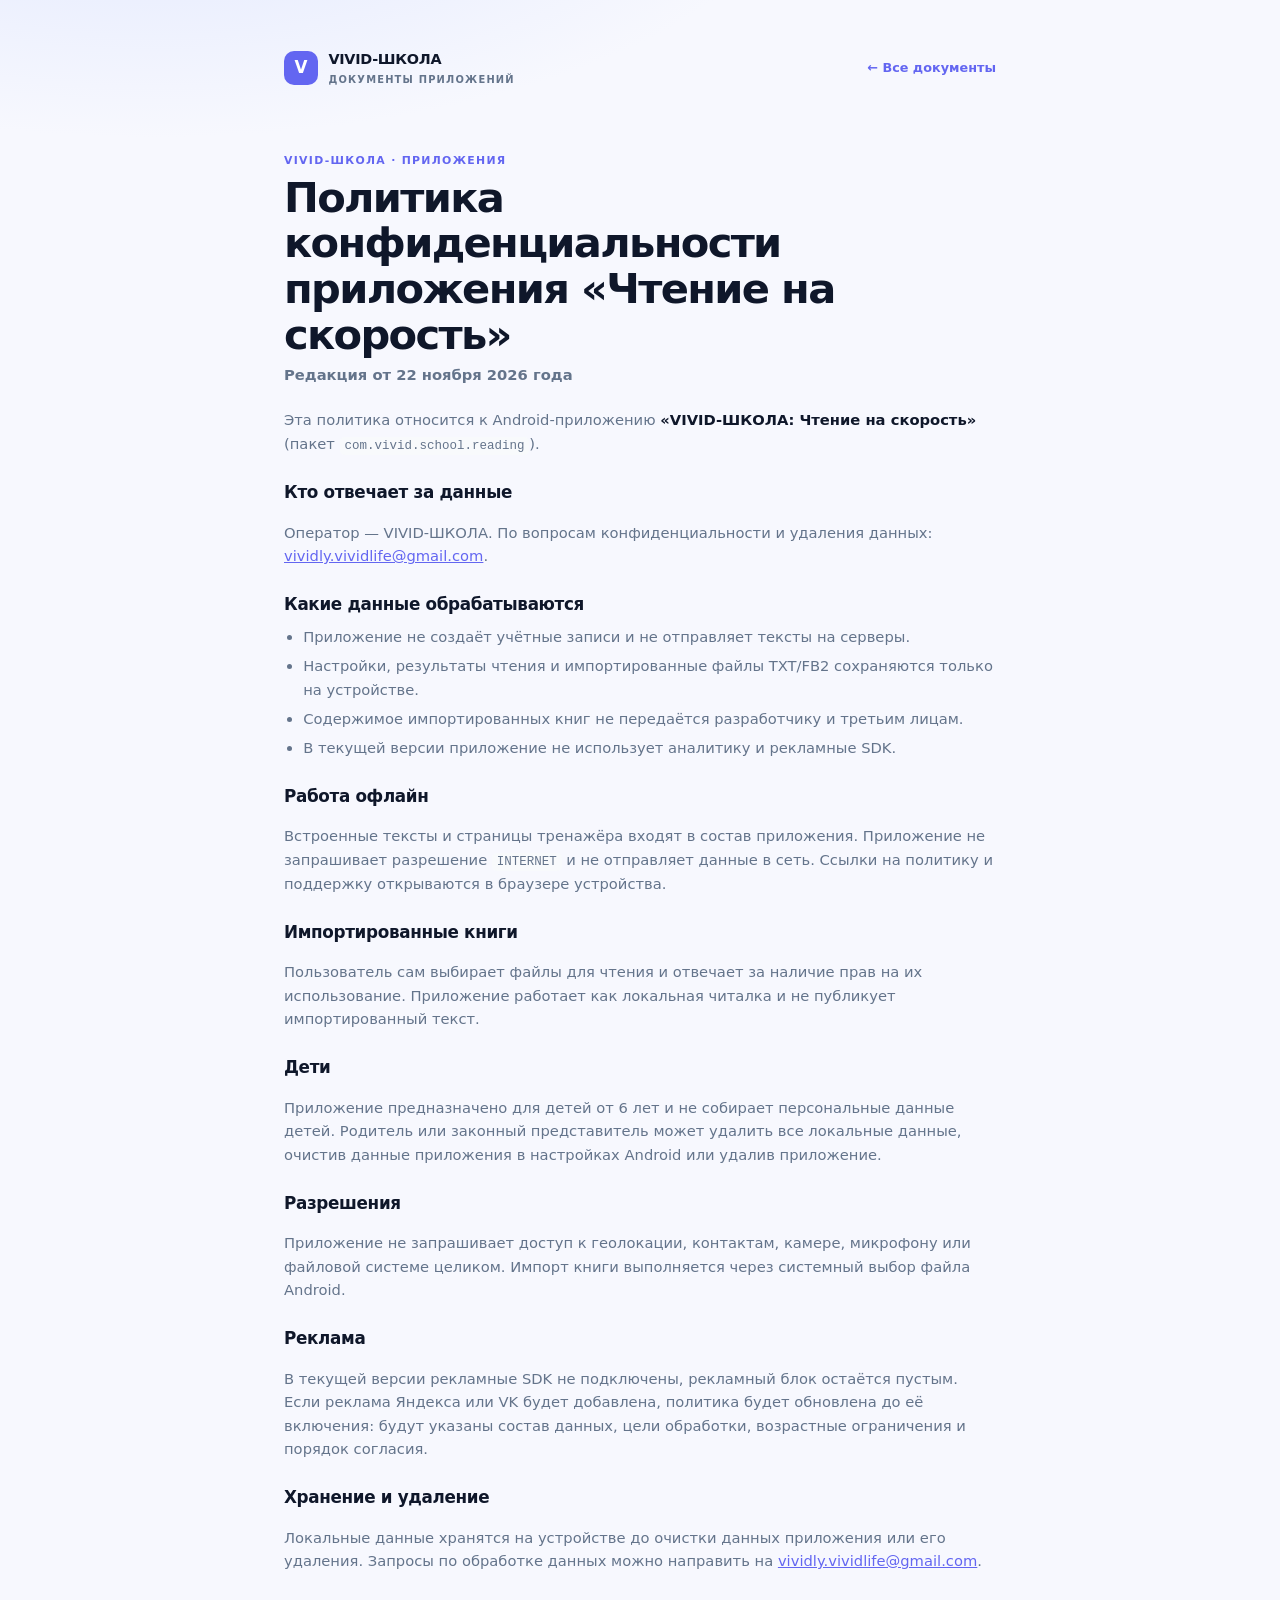
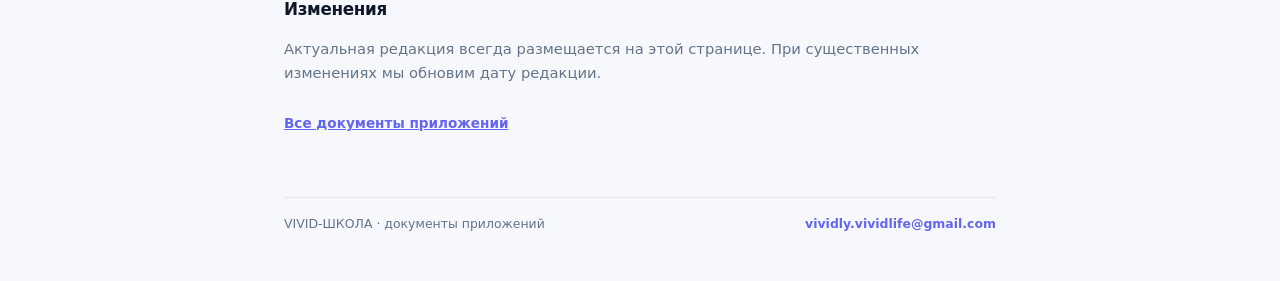
==== speed-reading/index.html @ 0c23df1f "Добавить документы приложений" ====
<!doctype html>
<html lang="ru">
<head>
  <meta charset="utf-8">
  <meta name="viewport" content="width=device-width,initial-scale=1">
  <meta name="theme-color" content="#6366f1">
  <meta name="color-scheme" content="light dark">
  <title>Политика конфиденциальности приложения «Чтение на скорость» — VIVID-ШКОЛА</title>
  <meta name="description" content="Политика конфиденциальности Android-приложения VIVID-ШКОЛА: Чтение на скорость: локальные данные, импорт TXT/FB2, работа офлайн и отсутствие сбора данных.">
  <link rel="canonical" href="https://vividlyvividlife.github.io/vivid-apps-legal/speed-reading/">
  <link rel="icon" href="../assets/favicon.svg" type="image/svg+xml">
  <link rel="stylesheet" href="../assets/styles.css">
</head>
<body>
  <a class="skip" href="#content">К содержанию</a>

  <div class="wrap">
    <header class="top">
      <a class="brand" href="../" aria-label="Документы приложений VIVID-ШКОЛА">
        <span class="brand-mark" aria-hidden="true">V</span>
        <span class="brand-text">
          <b>VIVID-ШКОЛА</b>
          <small>документы приложений</small>
        </span>
      </a>
      <a class="back" href="../">← Все документы</a>
    </header>

    <main id="content">
      <article class="doc-page">
        <div class="kicker">VIVID-ШКОЛА · приложения</div>
        <h1>Политика конфиденциальности приложения «Чтение на скорость»</h1>
        <p class="doc-date">Редакция от 22 ноября 2026 года</p>

        <p>
          Эта политика относится к Android-приложению
          <b>«VIVID-ШКОЛА: Чтение на скорость»</b>
          (пакет <code>com.vivid.school.reading</code>).
        </p>

        <h2>Кто отвечает за данные</h2>
        <p>
          Оператор — VIVID-ШКОЛА. По вопросам конфиденциальности и удаления данных:
          <a href="mailto:vividly.vividlife@gmail.com">vividly.vividlife@gmail.com</a>.
        </p>

        <h2>Какие данные обрабатываются</h2>
        <ul>
          <li>Приложение не создаёт учётные записи и не отправляет тексты на серверы.</li>
          <li>Настройки, результаты чтения и импортированные файлы TXT/FB2 сохраняются только на устройстве.</li>
          <li>Содержимое импортированных книг не передаётся разработчику и третьим лицам.</li>
          <li>В текущей версии приложение не использует аналитику и рекламные SDK.</li>
        </ul>

        <h2>Работа офлайн</h2>
        <p>
          Встроенные тексты и страницы тренажёра входят в состав приложения. Приложение не
          запрашивает разрешение <code>INTERNET</code> и не отправляет данные в сеть. Ссылки на
          политику и поддержку открываются в браузере устройства.
        </p>

        <h2>Импортированные книги</h2>
        <p>
          Пользователь сам выбирает файлы для чтения и отвечает за наличие прав на их использование.
          Приложение работает как локальная читалка и не публикует импортированный текст.
        </p>

        <h2>Дети</h2>
        <p>
          Приложение предназначено для детей от 6 лет и не собирает персональные данные детей.
          Родитель или законный представитель может удалить все локальные данные, очистив данные
          приложения в настройках Android или удалив приложение.
        </p>

        <h2>Разрешения</h2>
        <p>
          Приложение не запрашивает доступ к геолокации, контактам, камере, микрофону или файловой
          системе целиком. Импорт книги выполняется через системный выбор файла Android.
        </p>

        <h2>Реклама</h2>
        <p>
          В текущей версии рекламные SDK не подключены, рекламный блок остаётся пустым. Если
          реклама Яндекса или VK будет добавлена, политика будет обновлена до её включения:
          будут указаны состав данных, цели обработки, возрастные ограничения и порядок согласия.
        </p>

        <h2>Хранение и удаление</h2>
        <p>
          Локальные данные хранятся на устройстве до очистки данных приложения или его удаления.
          Запросы по обработке данных можно направить на
          <a href="mailto:vividly.vividlife@gmail.com">vividly.vividlife@gmail.com</a>.
        </p>

        <h2>Изменения</h2>
        <p>
          Актуальная редакция всегда размещается на этой странице. При существенных изменениях
          мы обновим дату редакции.
        </p>

        <p class="doc-foot"><a href="../">Все документы приложений</a></p>
      </article>
    </main>

    <footer class="foot">
      <span>VIVID-ШКОЛА · документы приложений</span>
      <a href="mailto:vividly.vividlife@gmail.com">vividly.vividlife@gmail.com</a>
    </footer>
  </div>
</body>
</html>
---- assets/styles.css ----
*,
*::before,
*::after {
  box-sizing: border-box;
}

:root {
  color-scheme: light dark;
  --bg: #f7f8fe;
  --surface: #ffffff;
  --surface-2: #f8fafc;
  --ink: #0f172a;
  --muted: #64748b;
  --line: #e2e8f0;
  --brand: #6366f1;
  --brand-d: #4f46e5;
  --brand-soft: #eef2ff;
  --focus: #c7d2fe;
  --glow: #e0e7ff;
}

@media (prefers-color-scheme: dark) {
  :root {
    --bg: #0b1220;
    --surface: #111a2e;
    --surface-2: #0f172a;
    --ink: #e2e8f0;
    --muted: #94a3b8;
    --line: #24314d;
    --brand: #a5b4fc;
    --brand-d: #c7d2fe;
    --brand-soft: #172554;
    --focus: #3730a3;
    --glow: #1e1b4b;
  }
}

html {
  -webkit-text-size-adjust: 100%;
}

body {
  min-height: 100vh;
  margin: 0;
  background:
    radial-gradient(1100px 480px at 12% -8%, var(--glow), transparent 60%),
    var(--bg);
  color: var(--ink);
  font-family: "Nunito", "Segoe UI", system-ui, -apple-system, "Helvetica Neue", Arial, sans-serif;
  line-height: 1.6;
}

.wrap {
  max-width: 760px;
  margin: 0 auto;
  padding: clamp(1.2rem, 4vw, 3rem) clamp(1rem, 4vw, 1.5rem) 3rem;
}

.skip {
  position: absolute;
  left: -9999px;
  top: 0;
  padding: .5rem .8rem;
  border-radius: .5rem;
  background: var(--surface);
  color: var(--ink);
  font-weight: 800;
}

.skip:focus {
  left: 1rem;
  top: 1rem;
  z-index: 10;
}

a {
  color: var(--brand);
}

a:hover {
  color: var(--brand-d);
}

a:focus-visible {
  outline: 3px solid var(--focus);
  outline-offset: 2px;
  border-radius: 4px;
}

.top {
  display: flex;
  align-items: center;
  justify-content: space-between;
  gap: 1rem;
  margin-bottom: clamp(2rem, 6vw, 4rem);
}

.brand {
  display: inline-flex;
  align-items: center;
  gap: .65rem;
  color: var(--ink);
  text-decoration: none;
}

.brand-mark {
  display: grid;
  place-items: center;
  width: 34px;
  height: 34px;
  border-radius: 10px;
  background: var(--brand);
  color: #fff;
  font-size: 1.05rem;
  font-weight: 900;
  line-height: 1;
}

.brand-text {
  display: grid;
  gap: .05rem;
}

.brand-text b {
  font-size: .9rem;
  font-weight: 900;
  letter-spacing: -.02em;
}

.brand-text small {
  color: var(--muted);
  font-size: .62rem;
  font-weight: 800;
  letter-spacing: .12em;
  text-transform: uppercase;
}

.back {
  font-size: .8rem;
  font-weight: 800;
  text-decoration: none;
  white-space: nowrap;
}

.kicker {
  color: var(--brand);
  font-size: .68rem;
  font-weight: 900;
  letter-spacing: .12em;
  text-transform: uppercase;
}

h1 {
  margin: .35rem 0 .3rem;
  font-size: clamp(1.8rem, 4vw, 2.6rem);
  line-height: 1.1;
  letter-spacing: -.04em;
}

.lead {
  margin: .7rem 0 0;
  color: var(--muted);
  font-size: 1rem;
}

.docs {
  display: grid;
  grid-template-columns: repeat(auto-fit, minmax(260px, 1fr));
  gap: .8rem;
  margin: 1.5rem 0;
}

.doc {
  display: grid;
  gap: .25rem;
  padding: 1rem 1.1rem;
  border: 1px solid var(--line);
  border-radius: 14px;
  background: var(--surface);
  text-decoration: none;
  transition: border-color .15s, transform .15s;
}

.doc:hover {
  border-color: var(--brand);
  transform: translateY(-1px);
}

.doc-tag {
  color: var(--brand);
  font-size: .66rem;
  font-weight: 900;
  letter-spacing: .1em;
  text-transform: uppercase;
}

.doc b {
  color: var(--ink);
  font-size: 1.05rem;
}

.doc span:last-child {
  color: var(--muted);
  font-size: .86rem;
  line-height: 1.45;
}

.note {
  margin: 1.4rem 0 0;
  color: var(--muted);
  font-size: .82rem;
}

.doc-page {
  padding-bottom: .5rem;
}

.doc-date {
  margin: 0 0 1.4rem;
  color: var(--muted);
  font-size: .78rem;
  font-weight: 700;
}

.doc-page h2 {
  margin: 1.45rem 0 .45rem;
  font-size: 1.05rem;
  letter-spacing: -.02em;
}

.doc-page p,
.doc-page li {
  color: var(--muted);
  font-size: .92rem;
}

.doc-page b,
.doc-page strong {
  color: var(--ink);
  font-weight: 800;
}

.doc-page ul {
  display: grid;
  gap: .35rem;
  margin: .4rem 0 0;
  padding-left: 1.2rem;
}

.doc-page code {
  padding: .1rem .3rem;
  border-radius: .3rem;
  background: var(--surface-2);
  font-size: .85em;
}

.doc-page .doc-foot {
  margin-top: 1.8rem;
  font-size: .85rem;
  font-weight: 700;
}

.foot {
  display: flex;
  flex-wrap: wrap;
  justify-content: space-between;
  gap: .5rem 1rem;
  margin-top: 2.5rem;
  padding-top: 1rem;
  border-top: 1px solid var(--line);
  color: var(--muted);
  font-size: .78rem;
}

.foot a {
  font-weight: 700;
  text-decoration: none;
}

@media print {
  body {
    background: #fff;
  }

  .top,
  .foot,
  .back {
    display: none;
  }

  .wrap {
    max-width: none;
    padding: 0;
  }
}
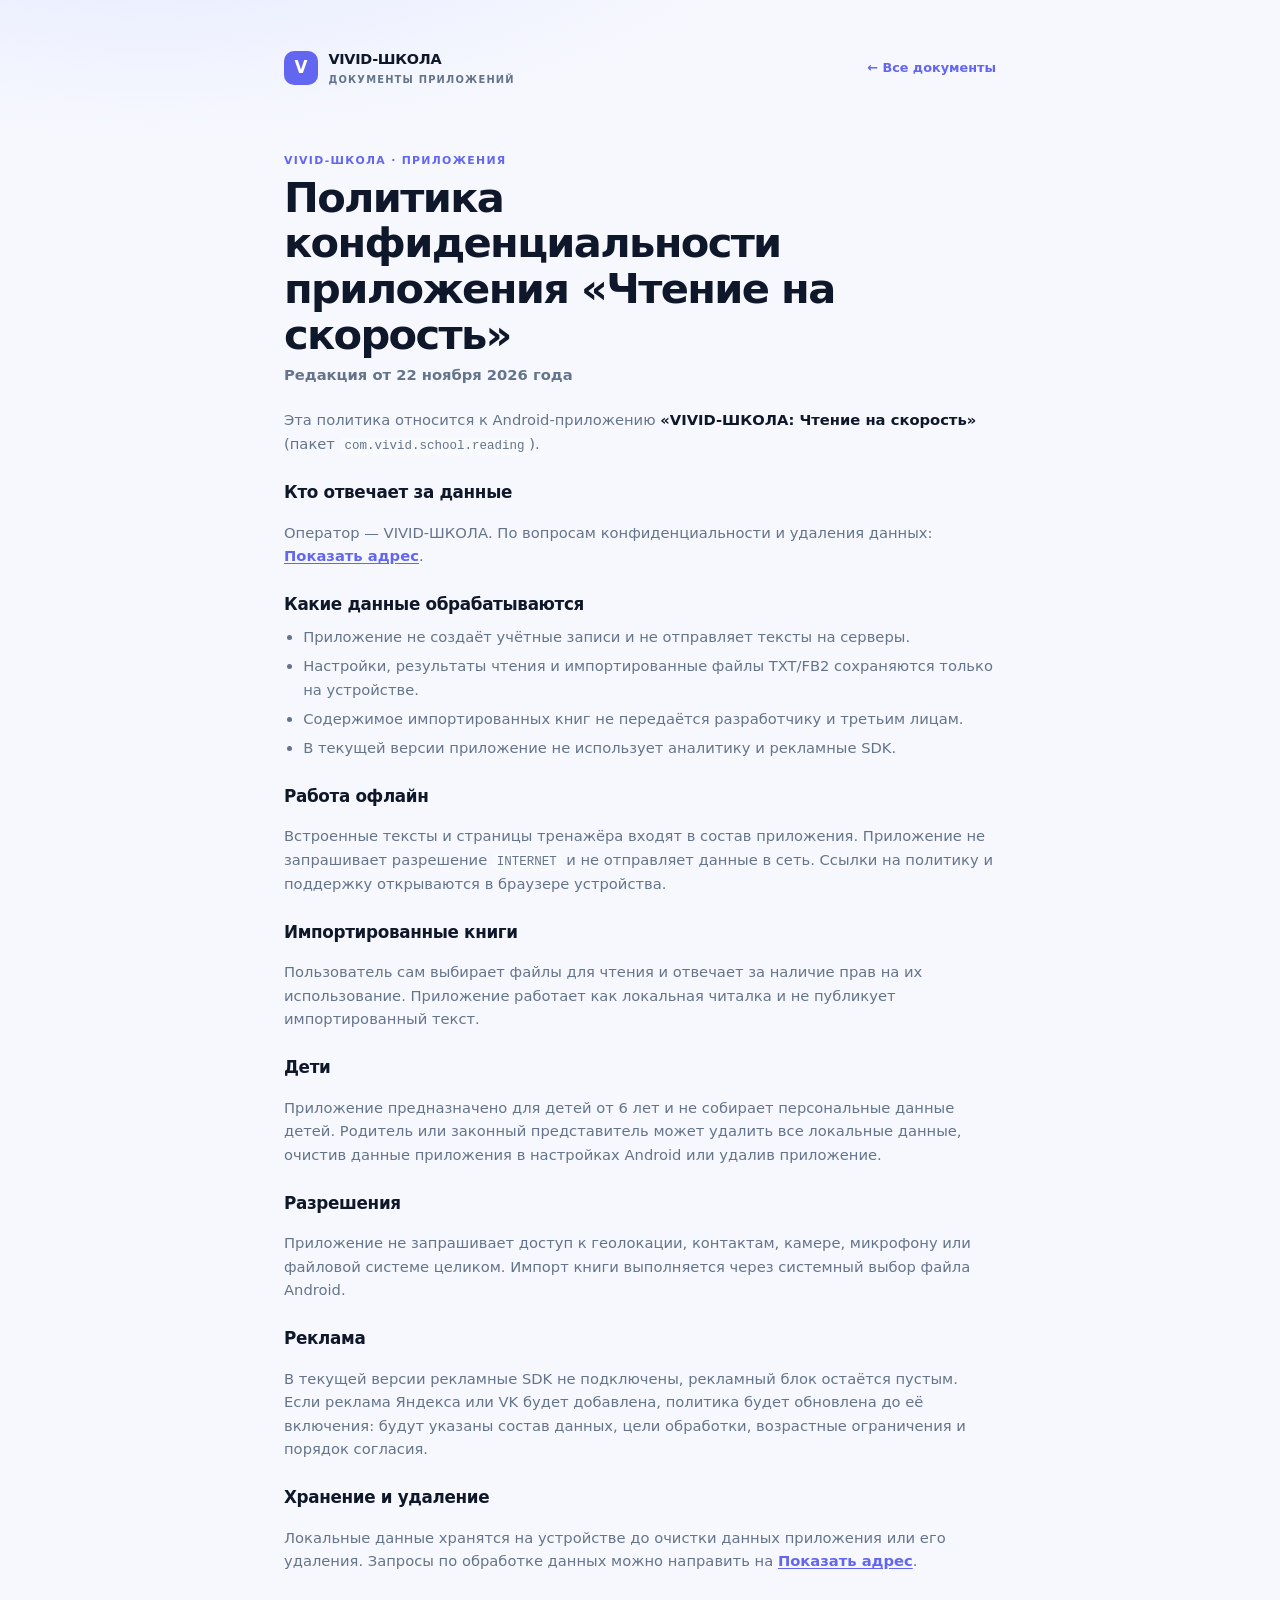
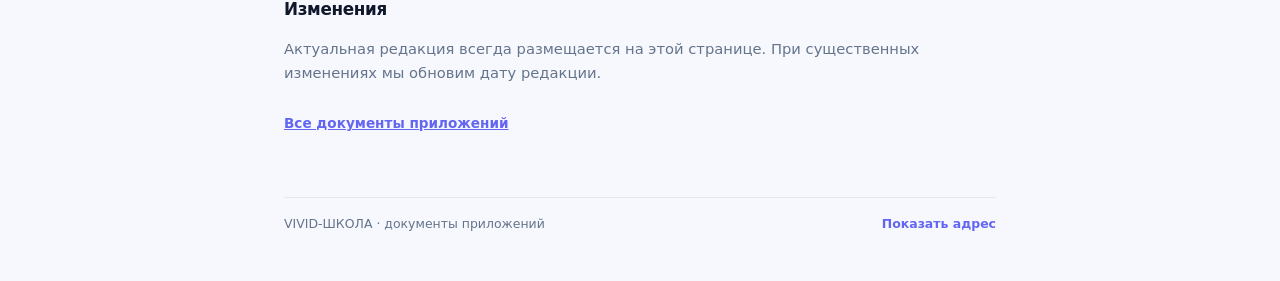
==== commit c5b02026: "Скрыть email от спам-ботов" ====
--- a/speed-reading/index.html
+++ b/speed-reading/index.html
@@ -10,6 +10,7 @@
   <link rel="canonical" href="https://vividlyvividlife.github.io/vivid-apps-legal/speed-reading/">
   <link rel="icon" href="../assets/favicon.svg" type="image/svg+xml">
   <link rel="stylesheet" href="../assets/styles.css">
+  <script src="../assets/email.js" defer></script>
 </head>
 <body>
   <a class="skip" href="#content">К содержанию</a>
@@ -41,7 +42,13 @@
         <h2>Кто отвечает за данные</h2>
         <p>
           Оператор — VIVID-ШКОЛА. По вопросам конфиденциальности и удаления данных:
-          <a href="mailto:vividly.vividlife@gmail.com">vividly.vividlife@gmail.com</a>.
+          <button
+            class="email-reveal"
+            type="button"
+            data-mail-user="dml2aWRseS52aXZpZGxpZmU="
+            data-mail-domain="Z21haWwuY29t"
+            aria-label="Показать адрес электронной почты"
+          >Показать адрес</button>.
         </p>
 
         <h2>Какие данные обрабатываются</h2>
@@ -89,7 +96,13 @@
         <p>
           Локальные данные хранятся на устройстве до очистки данных приложения или его удаления.
           Запросы по обработке данных можно направить на
-          <a href="mailto:vividly.vividlife@gmail.com">vividly.vividlife@gmail.com</a>.
+          <button
+            class="email-reveal"
+            type="button"
+            data-mail-user="dml2aWRseS52aXZpZGxpZmU="
+            data-mail-domain="Z21haWwuY29t"
+            aria-label="Показать адрес электронной почты"
+          >Показать адрес</button>.
         </p>
 
         <h2>Изменения</h2>
@@ -104,7 +117,13 @@
 
     <footer class="foot">
       <span>VIVID-ШКОЛА · документы приложений</span>
-      <a href="mailto:vividly.vividlife@gmail.com">vividly.vividlife@gmail.com</a>
+      <button
+        class="email-reveal"
+        type="button"
+        data-mail-user="dml2aWRseS52aXZpZGxpZmU="
+        data-mail-domain="Z21haWwuY29t"
+        aria-label="Показать адрес электронной почты"
+      >Показать адрес</button>
     </footer>
   </div>
 </body>
--- a/assets/styles.css
+++ b/assets/styles.css
@@ -87,6 +87,33 @@
   border-radius: 4px;
 }
 
+.email-reveal {
+  display: inline;
+  padding: 0;
+  border: 0;
+  background: none;
+  color: var(--brand);
+  font: inherit;
+  font-weight: 700;
+  text-decoration: underline;
+  text-underline-offset: 2px;
+  cursor: pointer;
+}
+
+.email-reveal:hover {
+  color: var(--brand-d);
+}
+
+.email-reveal:focus-visible {
+  outline: 3px solid var(--focus);
+  outline-offset: 2px;
+  border-radius: 4px;
+}
+
+.foot .email-reveal {
+  text-decoration: none;
+}
+
 .top {
   display: flex;
   align-items: center;
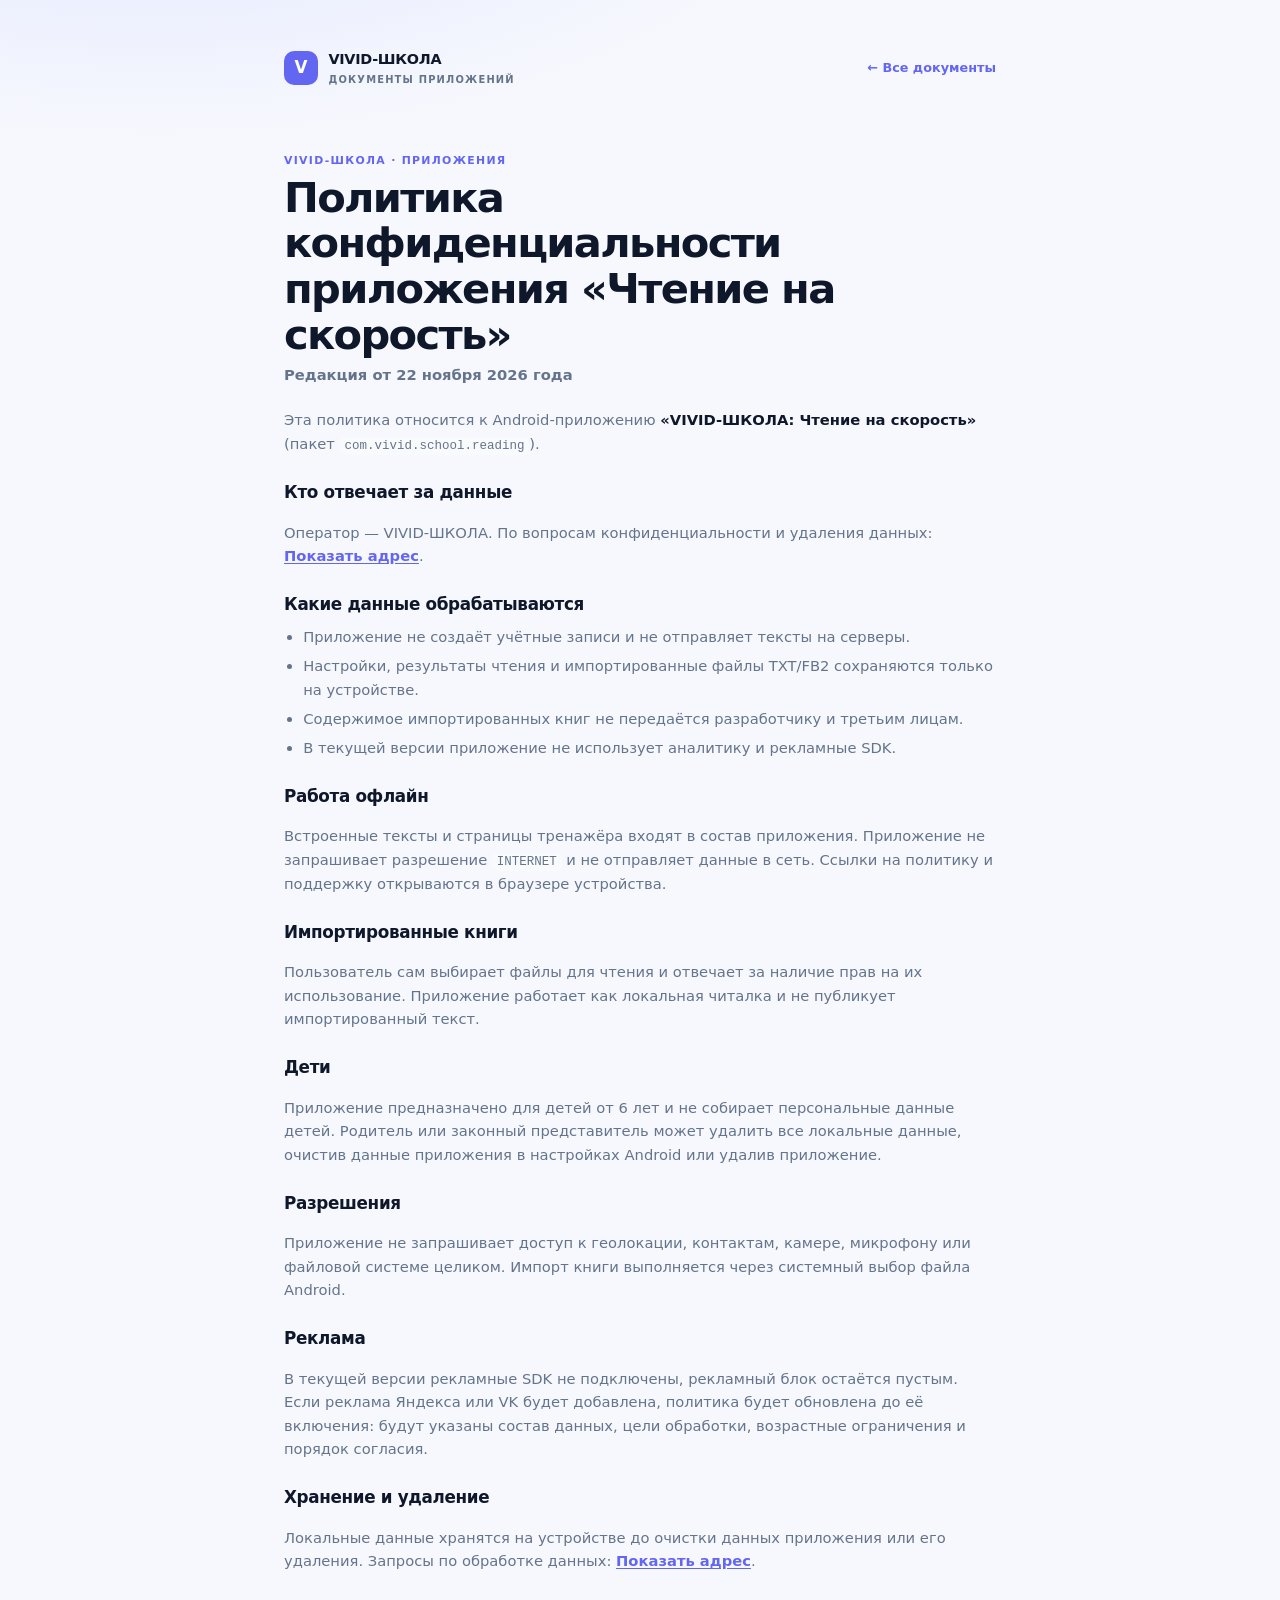
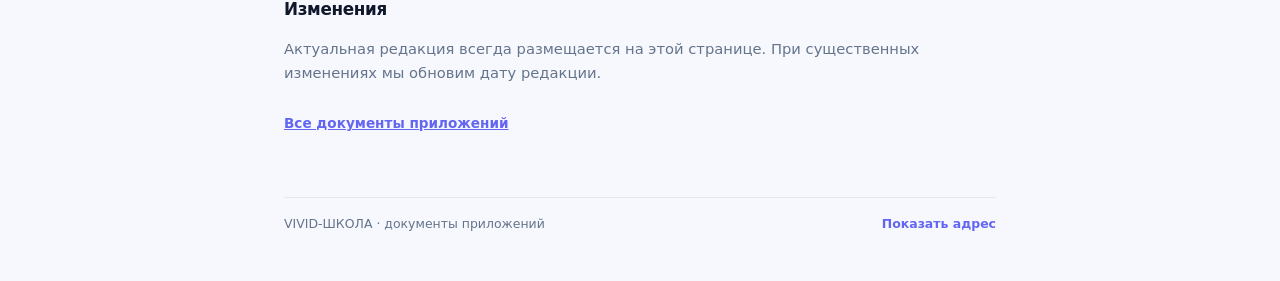
==== commit 3f67c08f: "Уточнить текст у контакта" ====
--- a/speed-reading/index.html
+++ b/speed-reading/index.html
@@ -95,7 +95,7 @@
         <h2>Хранение и удаление</h2>
         <p>
           Локальные данные хранятся на устройстве до очистки данных приложения или его удаления.
-          Запросы по обработке данных можно направить на
+          Запросы по обработке данных:
           <button
             class="email-reveal"
             type="button"
